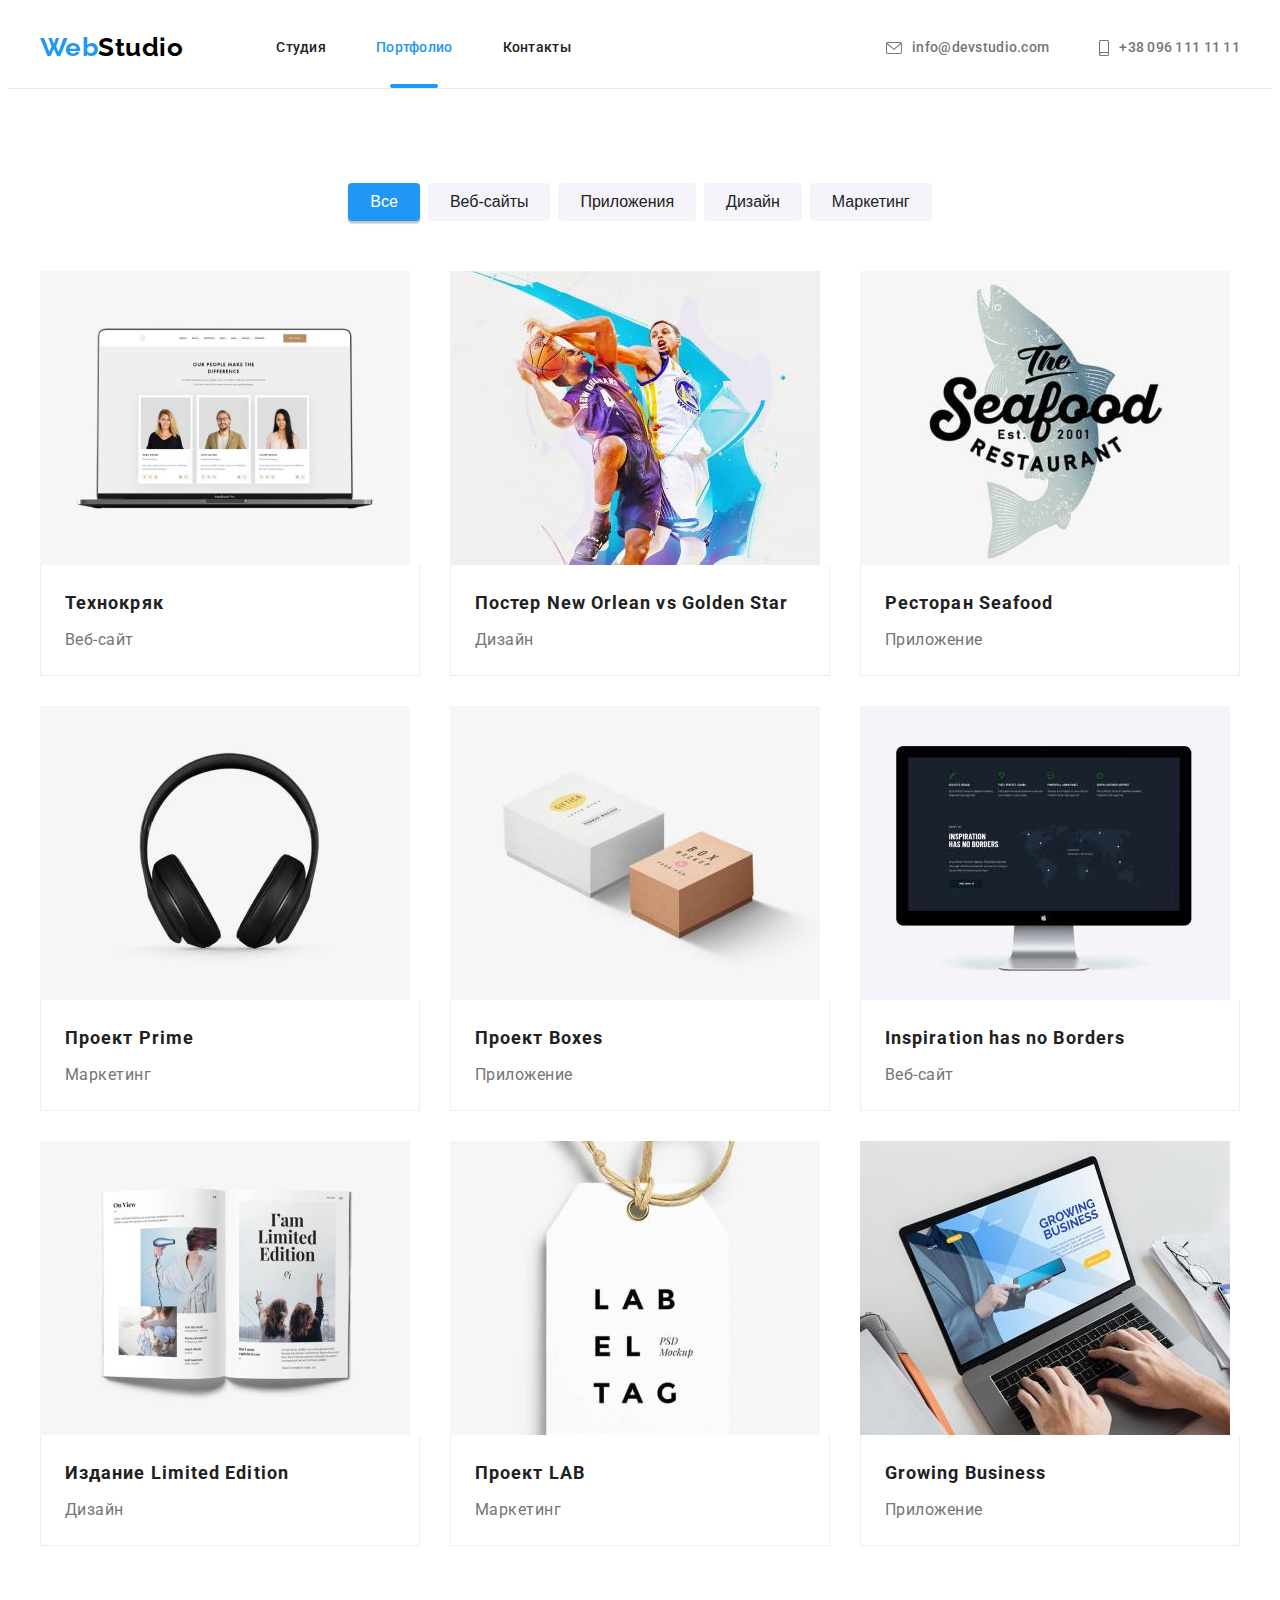
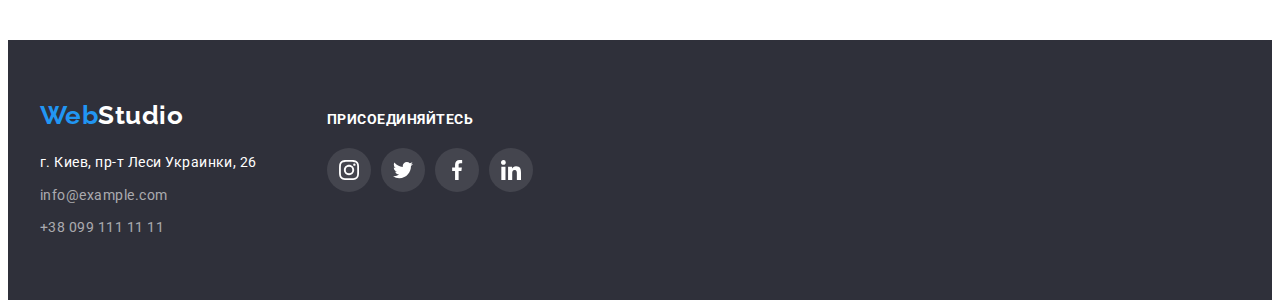
==== portfolio.html @ aface204 "Добавляет файлы ДЗ4 и подчёркивание ссылки текущей страницы" ====
<!DOCTYPE html>
<html lang="ru">
  <head>
    <meta charset="UTF-8" />
    <meta http-equiv="X-UA-Compatible" content="IE=edge" />
    <meta name="viewport" content="width=device-width, initial-scale=1.0" />
    <title>Портфолио</title>
    <link rel="preconnect" href="https://fonts.googleapis.com" />
    <link rel="preconnect" href="https://fonts.gstatic.com" crossorigin />
    <link
      href="https://fonts.googleapis.com/css2?family=Raleway:wght@700&family=Roboto:wght@400;500;700;900&display=swap"
      rel="stylesheet"
    />
    <link
      rel="stylesheet"
      href="https://cdnjs.cloudflare.com/ajax/libs/modern-normalize/1.1.0/modern-normalize.min.css"
      integrity="sha512-wpPYUAdjBVSE4KJnH1VR1HeZfpl1ub8YT/NKx4PuQ5NmX2tKuGu6U/JRp5y+Y8XG2tV+wKQpNHVUX03MfMFn9Q=="
      crossorigin="anonymous"
      referrerpolicy="no-referrer"
    />
    <link rel="stylesheet" href="./css/styles.css" />
  </head>
  <body>
    <!-- Шапка сайта -->
    <header class="header">
      <div class="container header-container">
        <nav class="site-nav">
          <a href="./index.html" class="logo link"
            >Web<span class="header-logo">Studio</span></a
          >
          <ul class="site-nav-list list">
            <li class="site-nav-item">
              <a href="./index.html" class="link">Студия</a>
            </li>
            <li class="site-nav-item">
              <a href="./portfolio.html" class="link current">Портфолио</a>
            </li>
            <li class="site-nav-item">
              <a href="" class="link">Контакты</a>
            </li>
          </ul>
        </nav>
        <ul class="header-contacts-list list">
          <li class="header-contacts-item">
            <a href="mailto:info@devstudio.com" class="link"
              ><svg class="icon-header" width="16" height="12">
                <use href="./images/sprite.svg#icon-envelope"></use></svg
              >info@devstudio.com</a
            >
          </li>
          <li class="header-contacts-item">
            <a href="tel:+380961111111" class="link"
              ><svg class="icon-header" width="10" height="16">
                <use href="./images/sprite.svg#icon-smartphone"></use></svg
              >+38 096 111 11 11</a
            >
          </li>
        </ul>
      </div>
    </header>
    <main>
      <!-- Примеры работ -->
      <section class="portfolio section">
        <div class="container">
          <h1 class="visually-hidden">Портфолио</h1>
          <ul class="filter-buttons-list list">
            <li class="filter-buttons-item">
              <button type="button" class="filter-button button active">
                Все
              </button>
            </li>
            <li class="filter-buttons-item">
              <button type="button" class="filter-button button">
                Веб-сайты
              </button>
            </li>
            <li class="filter-buttons-item">
              <button type="button" class="filter-button button">
                Приложения
              </button>
            </li>
            <li class="filter-buttons-item">
              <button type="button" class="filter-button button">Дизайн</button>
            </li>
            <li class="filter-buttons-item">
              <button type="button" class="filter-button button">
                Маркетинг
              </button>
            </li>
          </ul>
          <ul class="portfolio-list list">
            <li class="portfolio-item">
              <a href="" class="link portfolio-item-link"
                ><img
                  src="./images/projects-img1.jpg"
                  alt="Открытая страница веб-сайта Технокряк на ноутбуке"
                  width="370"
                  height="294"
                />
                <div class="portfolio-item-content">
                  <h2 class="portfolio-item-title title">Технокряк</h2>
                  <p class="portfolio-item-text">Веб-сайт</p>
                </div>
              </a>
            </li>
            <li class="portfolio-item">
              <a href="" class="link portfolio-item-link"
                ><img
                  src="./images/projects-img2.jpg"
                  alt="Два баскетболиста сражаются за мяч"
                  width="370"
                  height="294"
                />
                <div class="portfolio-item-content">
                  <h2 class="portfolio-item-title title">
                    Постер New Orlean vs Golden Star
                  </h2>
                  <p class="portfolio-item-text">Дизайн</p>
                </div>
              </a>
            </li>
            <li class="portfolio-item">
              <a href="" class="link portfolio-item-link"
                ><img
                  src="./images/projects-img3.jpg"
                  alt="Логотип ресторана Seafood"
                  width="370"
                  height="294"
                />
                <div class="portfolio-item-content">
                  <h2 class="portfolio-item-title title">Ресторан Seafood</h2>
                  <p class="portfolio-item-text">Приложение</p>
                </div>
              </a>
            </li>
            <li class="portfolio-item">
              <a href="" class="link portfolio-item-link"
                ><img
                  src="./images/projects-img4.jpg"
                  alt="Наушники"
                  width="370"
                  height="294"
                />
                <div class="portfolio-item-content">
                  <h2 class="portfolio-item-title title">Проект Prime</h2>
                  <p class="portfolio-item-text">Маркетинг</p>
                </div>
              </a>
            </li>
            <li class="portfolio-item">
              <a href="" class="link portfolio-item-link"
                ><img
                  src="./images/projects-img5.jpg"
                  alt="Две коробки, белая и коричневая, с надписями"
                  width="370"
                  height="294"
                />
                <div class="portfolio-item-content">
                  <h2 class="portfolio-item-title title">Проект Boxes</h2>
                  <p class="portfolio-item-text">Приложение</p>
                </div>
              </a>
            </li>
            <li class="portfolio-item">
              <a href="" class="link portfolio-item-link"
                ><img
                  src="./images/projects-img6.jpg"
                  alt="Открітая страница сайта на мониторе компьютера"
                  width="370"
                  height="294"
                />
                <div class="portfolio-item-content">
                  <h2 class="portfolio-item-title title">
                    Inspiration has no Borders
                  </h2>
                  <p class="portfolio-item-text">Веб-сайт</p>
                </div>
              </a>
            </li>
            <li class="portfolio-item">
              <a href="" class="link portfolio-item-link"
                ><img
                  src="./images/projects-img7.jpg"
                  alt="Открытый журнал"
                  width="370"
                  height="294"
                />
                <div class="portfolio-item-content">
                  <h2 class="portfolio-item-title title">
                    Издание Limited Edition
                  </h2>
                  <p class="portfolio-item-text">Дизайн</p>
                </div>
              </a>
            </li>
            <li class="portfolio-item">
              <a href="" class="link portfolio-item-link"
                ><img
                  src="./images/projects-img8.jpg"
                  alt="Бирка с надписью"
                  width="370"
                  height="294"
                />
                <div class="portfolio-item-content">
                  <h2 class="portfolio-item-title title">Проект LAB</h2>
                  <p class="portfolio-item-text">Маркетинг</p>
                </div>
              </a>
            </li>
            <li class="portfolio-item">
              <a href="" class="link portfolio-item-link"
                ><img
                  src="./images/projects-img9.jpg"
                  alt="Ноутбук, с открытым приложением"
                  width="370"
                  height="294"
                />
                <div class="portfolio-item-content">
                  <h2 class="portfolio-item-title title">Growing Business</h2>
                  <p class="portfolio-item-text">Приложение</p>
                </div>
              </a>
            </li>
          </ul>
        </div>
      </section>
    </main>
    <!-- Футер -->
    <footer class="footer">
      <div class="container footer-info">
        <div class="footer-left">
          <a href="./index.html" class="logo link footer-logo"
            >Web<span class="footer-logo-accent">Studio</span></a
          >
          <address class="address">
            <p class="footer-address">г. Киев, пр-т Леси Украинки, 26</p>
            <ul class="footer-address-list list">
              <li class="footer-address-item">
                <a
                  href="mailto:info@example.com"
                  class="footer-address-link link"
                  >info@example.com</a
                >
              </li>
              <li class="footer-address-item">
                <a href="tel:+380961111111" class="footer-address-link link"
                  >+38 099 111 11 11</a
                >
              </li>
            </ul>
          </address>
        </div>
        <div class="footer-right">
          <p class="footer-social-list-title">присоединяйтесь</p>
          <ul class="social-list list">
            <li class="social-item">
              <a href="" class="social-link-footer social-link link"
                ><svg class="social-icon social-icon-footer">
                  <use href="./images/sprite.svg#icon-instagram"></use></svg
              ></a>
            </li>
            <li class="social-item">
              <a href="" class="social-link-footer social-link link"
                ><svg class="social-icon social-icon-footer">
                  <use href="./images/sprite.svg#icon-twitter"></use></svg
              ></a>
            </li>
            <li class="social-item">
              <a href="" class="social-link-footer social-link link"
                ><svg class="social-icon social-icon-footer">
                  <use href="./images/sprite.svg#icon-facebook"></use></svg
              ></a>
            </li>
            <li class="social-item">
              <a href="" class="social-link-footer social-link link"
                ><svg class="social-icon social-icon-footer">
                  <use href="./images/sprite.svg#icon-linkedin"></use></svg
              ></a>
            </li>
          </ul>
        </div>
      </div>
    </footer>
  </body>
</html>
---- css/styles.css ----
/* основной темный цвет текста (заголовки) #212121 */
/* черный текст  #000000*/
/* основной цвет текста (не заголовки) #757575 */
/* белый текст/фон #FFFFFF */
/* вторичный белый цвет текста rgba(255, 255, 255, 0.6); */
/* вторичный светлый цвет фона #F5F4FA */
/* акцент #2196F3 */
/* ховер кнопки Заказать услугу #188ce8 */
/* Основной шрифт Roboto */

:root {
  --primary-text-color: #757575;
  --primary-dark-text-color: #212121;
  --secondary-dark-text-color: #000000;
  --primary-light-text-color: #ffffff;
  --secondary-light-text-color: rgba(255, 255, 255, 0.6);
  --accent-color: #2196f3;
  --secondary-accent-color: #188ce8;
  --primary-light-background-color: #ffffff;
  --secondary-light-background-color: #f5f4fa;
  --dark-background-color: #2f303a;
  --header-line-boder-color: #ECECEC;
  --card-border-color: #EEEEEE;
  --icon-color: #AFB1B8;
  --footer-social-icon-bg-color: rgba(255, 255, 255, 0.1);
}

body {
  background-color: var(--primary-light-background-color);
  color: var(--primary-text-color);
  font-family: Roboto, sans-serif;
  letter-spacing: 0.03em;
}

p,
h1,
h2,
h3,
h4,
h5,
h6 {
  margin: 0;
}

ul {
  margin: 0;
  padding-left: 0;
}

img {
  display: block;
  max-width: 100%;
  height: auto;
}

.link {
  text-decoration: none;
  color: inherit;
}

.list {
  list-style-type: none;
}

.button {
  cursor: pointer;
  border-radius: 4px;
  border: transparent;
}

.title {
  color: var(--primary-dark-text-color);
}

.container {
  width: 1200px;
  padding: 0 15px;
  margin-left: auto;
  margin-right: auto;
}

.visually-hidden {
  position: absolute;
  width: 1px;
  height: 1px;
  margin: -1px;
  padding: 0;
  overflow: hidden;
  border: 0;
  clip: rect(0 0 0 0);
}

.section {
  padding-top: 94px;
  padding-bottom: 94px;
}

/* Header */

.header {
  background-color: var(--primary-light-background-color);
  border-bottom: 1px solid var(--header-line-boder-color);
}

.header-container {
  display: flex;
  align-items: center;
}

.site-nav {
  display: flex;
  align-items: center;
}

.site-nav > .logo.link {
  padding-top: 24px;
  padding-bottom: 25px;
}

.site-nav-list {
  display: flex;
}

.header-contacts-list {
  display: flex;
  margin-left: auto;
}

.logo {
  font-family: Raleway;
  font-style: normal;
  font-weight: 700;
  font-size: 26px;
  line-height: 1.19;
  color: var(--accent-color);
  margin-right: 93px;
}

.header-logo {
  color: var(--secondary-dark-text-color);
}

.site-nav-list .link {
  position: relative;
  font-weight: 500;
  font-size: 14px;
  line-height: 1.14;
  letter-spacing: 0.02em;
  color: var(--primary-dark-text-color);
}

.site-nav-list .link.current,
.site-nav-list .link:hover,
.site-nav-list .link:focus,
.header-contacts-list .link:hover,
.header-contacts-list .link:focus {
  color: var(--accent-color);
}

.current::after {
  position: absolute;
  content: "";
  width: 48px;
  height: 4px;
  display: block;
  top: 76px;
  left: 50%;
  transform: translate(-50%);
  background: #2196F3;
  border-radius: 2px;
}


.site-nav-item:not(:last-child) {
  margin-right: 50px;
}

.header-contacts-item:not(:last-child) {
  margin-right: 50px;
}

.header-contacts-list .link {
  font-weight: 500;
  font-size: 14px;
  line-height: 1.14;
  letter-spacing: 0.02em;
}

.site-nav-list .link, .header-contacts-list .link {
  display: block;
  padding-top: 32px;
  padding-bottom: 32px;
}

.header-contacts-list .link {
  display: flex;
  align-items: center;  
}

.icon-header {
  margin-right: 10px;
  fill: var(--primary-text-color);
}

.header-contacts-list .link:hover .icon-header,
.header-contacts-list .link:focus .icon-header{
  fill: var(--accent-color);
}


/* Hero */

.hero {
  padding-top: 200px;
  padding-bottom: 200px;
  background-image: linear-gradient(to right, rgba(47, 48, 58, 0.4), rgba(47, 48, 58, 0.4)), url(../images/bg-img.jpg);
  background-repeat: no-repeat;
  background-position: center;
  background-size: cover;
  max-width: 1600px;
  margin-left: auto;
  margin-right: auto;
  background-color: #C4C4C4;
}

.hero-title {
  font-weight: 900;
  font-size: 44px;
  line-height: 1.36;
  text-align: center;
  letter-spacing: 0.06em;
  text-transform: uppercase;
  color: var(--primary-light-text-color);
  margin-bottom: 30px;
  max-width: 696px;
  margin-left: auto;
  margin-right: auto;
}

.hero-button {
  display: block;
  font-weight: 700;
  font-size: 16px;
  line-height: 1.87;
  letter-spacing: 0.06em;
  color: var(--primary-light-text-color);
  background-color: var(--accent-color);
  box-shadow: 0px 4px 4px rgba(0, 0, 0, 0.15);
  padding: 10px 32px;
  margin-left: auto;
  margin-right: auto;
}

.hero-button:hover,
.hero-button:focus {
  background-color: var(--secondary-accent-color);
}

/* Features */

.features

.features-icon {
  width: 70px;
  height: 70px;
}

.features-icon-bg {
  display: flex;
  justify-content: center;
  align-items: center;
  border-radius: 4px;
  height: 120px;
  margin-bottom: 30px;
  background-color: var(--secondary-light-background-color) ;
}

.features-list {
  display: flex;
  margin-left: -30px;
  }

.features-item {
  margin-left: 30px;
  flex-basis: calc(100% / 4 - 30px);
}

.features-item-title {
  font-weight: 700;
  font-size: 14px;
  line-height: 1.14;
  text-transform: uppercase;
  margin-bottom: 10px;
}

.features-item-text {
  font-size: 14px;
  line-height: 1.71;
}

/* Services */

.services {
  padding-bottom: 94px;
}

.services-title {
  font-weight: 700;
  font-size: 36px;
  line-height: 1.17;
  text-align: center;
  margin-bottom: 50px;
}

.services-list {
  display: flex;
  margin-left: -30px;
}

.services-item {
  margin-left: 30px;
  flex-basis: calc(100% / 3 -30px);
}

/* Team */

.team {
  background-color: var(--secondary-light-background-color);
}

.team-title {
  font-weight: 700;
  font-size: 36px;
  line-height: 1.17;
  text-align: center;
  margin-bottom: 50px;
}

.team-list {
  display: flex;
  margin-left: -30px;
}

.team-item {
  background: var(--primary-light-background-color);
  box-shadow: 0px 1px 3px rgba(0, 0, 0, 0.12), 0px 1px 1px rgba(0, 0, 0, 0.14),
  0px 2px 1px rgba(0, 0, 0, 0.2);
  border-radius: 0px 0px 4px 4px;
  margin-left: 30px; */
  flex-basis: calc(100% / 4 -30px);
}

.team-item-title {
  font-weight: 500;
  font-size: 16px;
  line-height: 1.19;
  text-align: center;
  margin-bottom: 10px;
}

.team-item-text {
  font-size: 16px;
  line-height: 1.19;
  text-align: center;
  margin-bottom: 16px;
}

.team-item-content {
  padding-top: 30px;
  padding-bottom: 30px;
  padding-left: 32px;
  padding-right: 32px;
}

.social-list {
  display: flex;
  justify-content: center;
}

.social-item {
  width: 44px;
  height: 44px;
  justify-content: center;
  align-items: center;
}

.social-item + .social-item {
  margin-left: 10px;
}

.social-link {
  width: 100%;
  height: 100%;
  display: flex;
  border-radius: 50%;
  background-color: var(--primary-light-background-color);
  justify-content: center;
  align-items: center;
}

.social-icon {
  width: 20px;
  height: 20px;
  fill: var(--icon-color);
}

.social-link:hover,
.social-link:focus {
  background-color: var(--accent-color)
}

.social-link:hover .social-icon,
.social-link:focus .social-icon {
  fill: var(--primary-light-text-color);
}

/* Our clients */

.clients-title {
  font-weight: 700px;
  font-size: 36px;
  line-height: 1.17;
  text-align: center;
  margin-bottom: 50px;
}

.clients-list {
  display: flex;
  justify-content: center;
}

.clients-list-item {
  width: 170px;
  height: 92px;
  
  justify-content: center;
  align-items: center;
}

.clients-list-item + .clients-list-item {
  margin-left: 30px;
}

.clients-list-link{
  display: flex;
  justify-content: center;
  align-items: center;
  border: 1px solid var(--icon-color);
  border-radius: 4px;
  height: 92px;
}

.clients-icon {
  width: 106px;
  height: 60px;
  fill: var(--icon-color) ;
}

.clients-list-link:hover, 
.clients-list-link:focus {
  border-color: var(--accent-color);
}

.clients-list-link:hover .clients-icon , 
.clients-list-link:focus .clients-icon {
  fill: var(--accent-color) ;
}

/* Footer */

.footer {
  background-color: var(--dark-background-color);
  padding-top: 60px;
  padding-bottom: 60px;
}

.footer-logo-accent {
  color: var(--primary-light-text-color);
}

.footer-logo { 
  display: block;
  margin-right: 0px;
  margin-bottom: 20px;
}

.address {
  font-style: normal;
}

.footer-address {
  font-size: 14px;
  line-height: 1.71;
  color: var(--primary-light-text-color);
  margin-bottom: 9px;
}

.footer-address-item:not(:last-child){
  margin-bottom: 9px;
}

.footer-address-link {
  font-size: 14px;
  line-height: 1.71;
  color: var(--secondary-light-text-color);
}

.footer-address-link:hover,
.footer-address-link:focus {
  color: var(--accent-color);
}

.footer-info {
  display: flex;
  align-items: baseline;
}

.footer-right {
  margin-left: 70px;
}

.footer-social-list-title {
  font-size: 14px;
  font-weight: 700;
  line-height: 1.14;
  text-transform: uppercase;
  color: var(--primary-light-text-color);
  margin-bottom: 20px
}

.social-link-footer {
  background-color: var(--footer-social-icon-bg-color) ;
}

.social-icon-footer {
  fill: var(--primary-light-text-color);
}

/* Portfolio */

.portfolio

.filter-buttons-list {
  display: flex;
  justify-content: center;
  margin-bottom: 50px;
}

.filter-buttons-item:not(:last-child) {
  margin-right: 8px;
}

.filter-button {
  font-weight: 500;
  font-size: 16px;
  line-height: 1.62;
  color: var(--primary-dark-text-color);
  background-color: var(--secondary-light-background-color);
  padding: 6px 22px;
}

.portfolio .filter-button.active {
  color: var(--primary-light-text-color);
  background-color: var(--accent-color);
  box-shadow: 0px 3px 1px rgba(0, 0, 0, 0.1), 0px 1px 2px rgba(0, 0, 0, 0.08),
    0px 2px 2px rgba(0, 0, 0, 0.12);
}

.portfolio .filter-button:hover,
.portfolio .filter-button:focus {
  color: var(--primary-light-text-color);
  background-color: var(--accent-color);
  box-shadow: 0px 3px 1px rgba(0, 0, 0, 0.1), 0px 1px 2px rgba(0, 0, 0, 0.08),
    0px 2px 2px rgba(0, 0, 0, 0.12);
}

.portfolio-list {
  display: flex;
  flex-wrap: wrap;
  margin-left: -30px;
  margin-bottom: -30px;  
}

.portfolio-item {
  margin-left: 30px;
  margin-bottom: 30px;
  flex-basis: calc(100% / 3 - 30px);
}
.portfolio-item-link {
  display: block;
}

.portfolio-item-link:hover,
.portfolio-item-link:focus {
  box-shadow: 0px 1px 1px rgba(0, 0, 0, 0.12), 0px 4px 4px rgba(0, 0, 0, 0.06), 1px 4px 6px rgba(0, 0, 0, 0.16);
}

.portfolio-item-title {
  font-weight: 700;
  font-size: 18px;
  line-height: 2;
  letter-spacing: 0.06em;
  margin-bottom: 4px;
}

.portfolio-item-text {
  font-size: 16px;
  line-height: 1.87;
}

.portfolio-item-content {
  padding-top: 20px;
  padding-bottom: 20px;
  padding-left: 24px;
  padding-right: 24px;
  border: 1px solid var(--card-border-color);
  border-top: 0;
}
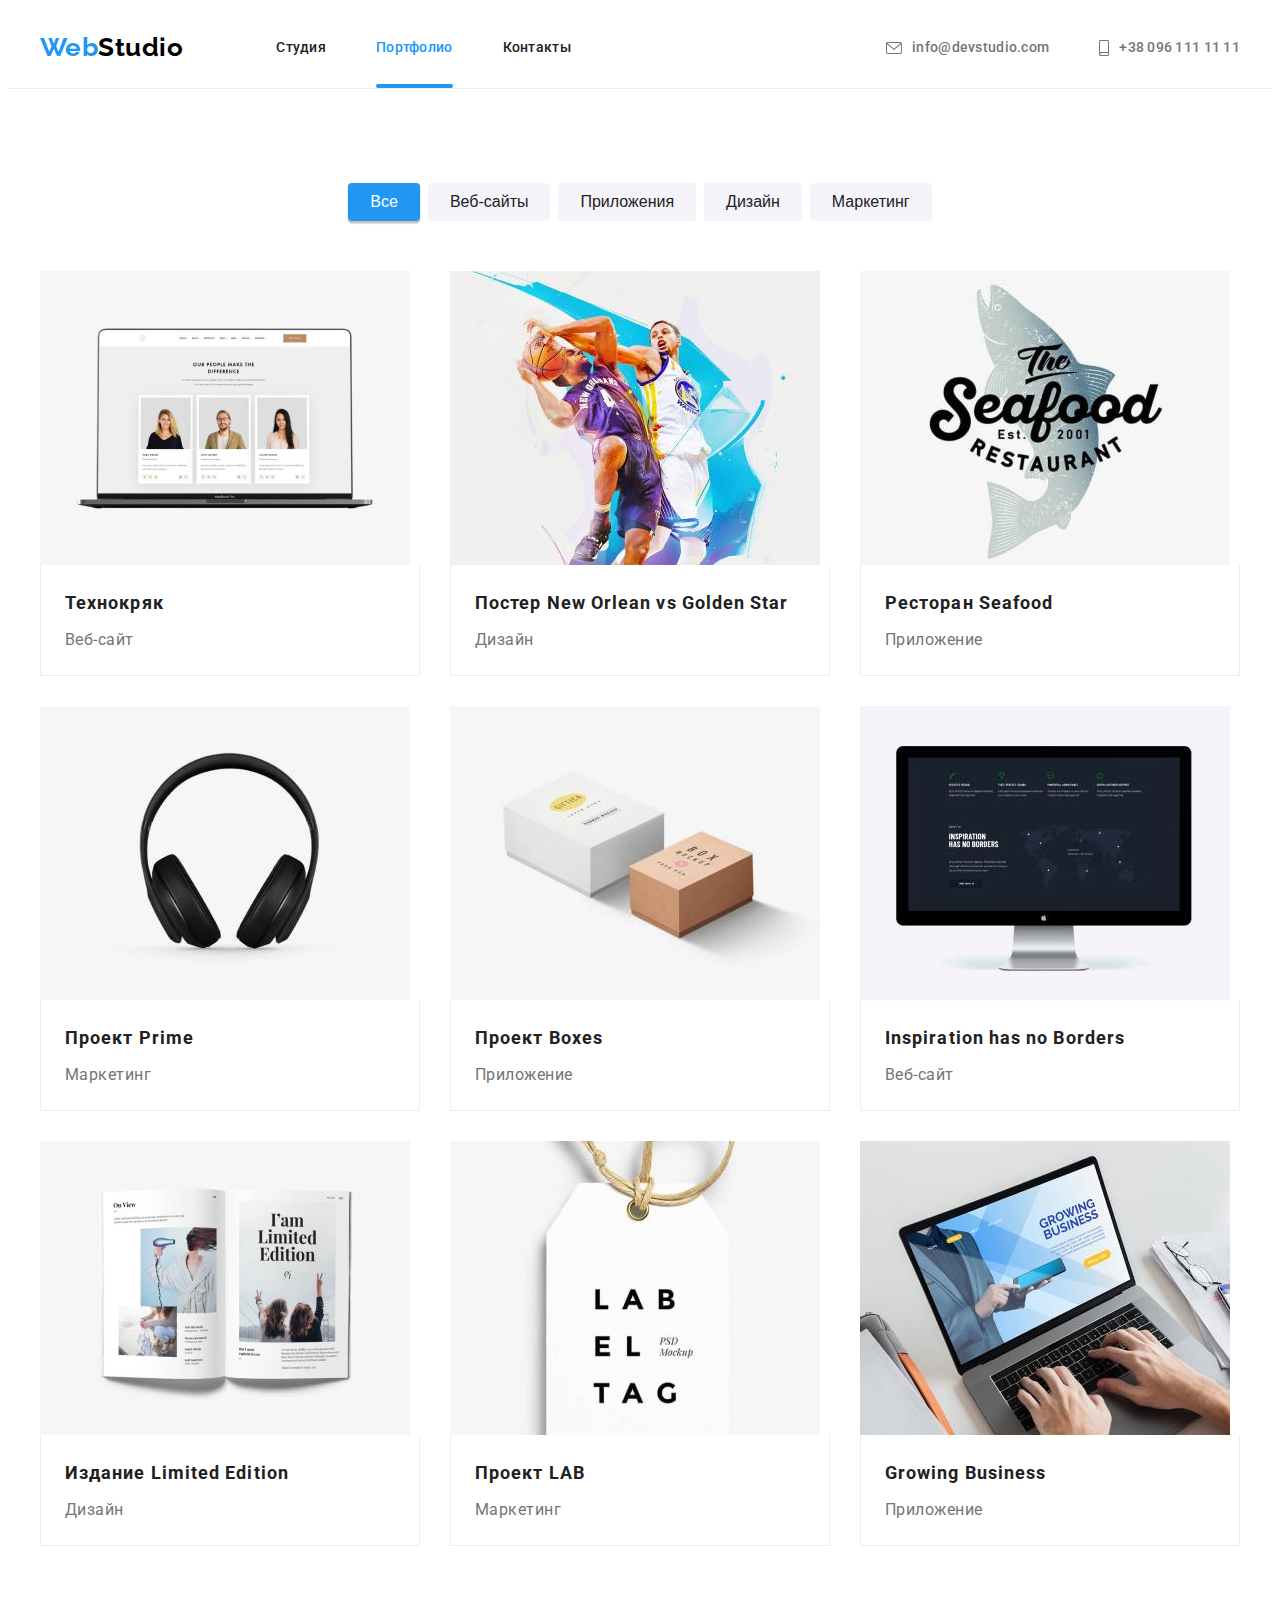
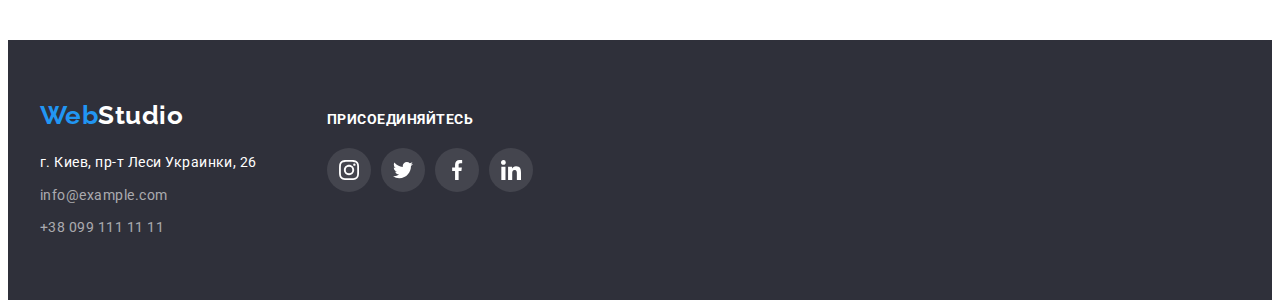
==== commit 8392b15f: "Добавляет переходы для всех эффектов ховера и фокуса; текс с фоном поверх изображений; оверлей в кар" ====
--- a/portfolio.html
+++ b/portfolio.html
@@ -90,13 +90,20 @@
           </ul>
           <ul class="portfolio-list list">
             <li class="portfolio-item">
-              <a href="" class="link portfolio-item-link"
-                ><img
-                  src="./images/projects-img1.jpg"
-                  alt="Открытая страница веб-сайта Технокряк на ноутбуке"
-                  width="370"
-                  height="294"
-                />
+              <a href="" class="link portfolio-item-link">
+                <div class="portfolio-img-wraper">
+                  <img
+                    src="./images/projects-img1.jpg"
+                    alt="Открытая страница веб-сайта Технокряк на ноутбуке"
+                    width="370"
+                    height="294"
+                  />
+                  <p class="portfolio-item-overlay-text">
+                    Технокряк это современная площадка распространения
+                    коронавируса. Компании используют эту платформу для
+                    цифрового шпионажа и атак на защищённые сервера конкурентов.
+                  </p>
+                </div>
                 <div class="portfolio-item-content">
                   <h2 class="portfolio-item-title title">Технокряк</h2>
                   <p class="portfolio-item-text">Веб-сайт</p>
@@ -104,13 +111,20 @@
               </a>
             </li>
             <li class="portfolio-item">
-              <a href="" class="link portfolio-item-link"
-                ><img
-                  src="./images/projects-img2.jpg"
-                  alt="Два баскетболиста сражаются за мяч"
-                  width="370"
-                  height="294"
-                />
+              <a href="" class="link portfolio-item-link">
+                <div class="portfolio-img-wraper">
+                  <img
+                    src="./images/projects-img2.jpg"
+                    alt="Два баскетболиста сражаются за мяч"
+                    width="370"
+                    height="294"
+                  />
+                  <p class="portfolio-item-overlay-text">
+                    Технокряк это современная площадка распространения
+                    коронавируса. Компании используют эту платформу для
+                    цифрового шпионажа и атак на защищённые сервера конкурентов.
+                  </p>
+                </div>
                 <div class="portfolio-item-content">
                   <h2 class="portfolio-item-title title">
                     Постер New Orlean vs Golden Star
@@ -120,13 +134,20 @@
               </a>
             </li>
             <li class="portfolio-item">
-              <a href="" class="link portfolio-item-link"
-                ><img
-                  src="./images/projects-img3.jpg"
-                  alt="Логотип ресторана Seafood"
-                  width="370"
-                  height="294"
-                />
+              <a href="" class="link portfolio-item-link">
+                <div class="portfolio-img-wraper">
+                  <img
+                    src="./images/projects-img3.jpg"
+                    alt="Логотип ресторана Seafood"
+                    width="370"
+                    height="294"
+                  />
+                  <p class="portfolio-item-overlay-text">
+                    Технокряк это современная площадка распространения
+                    коронавируса. Компании используют эту платформу для
+                    цифрового шпионажа и атак на защищённые сервера конкурентов.
+                  </p>
+                </div>
                 <div class="portfolio-item-content">
                   <h2 class="portfolio-item-title title">Ресторан Seafood</h2>
                   <p class="portfolio-item-text">Приложение</p>
@@ -134,13 +155,20 @@
               </a>
             </li>
             <li class="portfolio-item">
-              <a href="" class="link portfolio-item-link"
-                ><img
-                  src="./images/projects-img4.jpg"
-                  alt="Наушники"
-                  width="370"
-                  height="294"
-                />
+              <a href="" class="link portfolio-item-link">
+                <div class="portfolio-img-wraper">
+                  <img
+                    src="./images/projects-img4.jpg"
+                    alt="Наушники"
+                    width="370"
+                    height="294"
+                  />
+                  <p class="portfolio-item-overlay-text">
+                    Технокряк это современная площадка распространения
+                    коронавируса. Компании используют эту платформу для
+                    цифрового шпионажа и атак на защищённые сервера конкурентов.
+                  </p>
+                </div>
                 <div class="portfolio-item-content">
                   <h2 class="portfolio-item-title title">Проект Prime</h2>
                   <p class="portfolio-item-text">Маркетинг</p>
@@ -148,13 +176,20 @@
               </a>
             </li>
             <li class="portfolio-item">
-              <a href="" class="link portfolio-item-link"
-                ><img
-                  src="./images/projects-img5.jpg"
-                  alt="Две коробки, белая и коричневая, с надписями"
-                  width="370"
-                  height="294"
-                />
+              <a href="" class="link portfolio-item-link">
+                <div class="portfolio-img-wraper">
+                  <img
+                    src="./images/projects-img5.jpg"
+                    alt="Две коробки, белая и коричневая, с надписями"
+                    width="370"
+                    height="294"
+                  />
+                  <p class="portfolio-item-overlay-text">
+                    Технокряк это современная площадка распространения
+                    коронавируса. Компании используют эту платформу для
+                    цифрового шпионажа и атак на защищённые сервера конкурентов.
+                  </p>
+                </div>
                 <div class="portfolio-item-content">
                   <h2 class="portfolio-item-title title">Проект Boxes</h2>
                   <p class="portfolio-item-text">Приложение</p>
@@ -162,13 +197,20 @@
               </a>
             </li>
             <li class="portfolio-item">
-              <a href="" class="link portfolio-item-link"
-                ><img
-                  src="./images/projects-img6.jpg"
-                  alt="Открітая страница сайта на мониторе компьютера"
-                  width="370"
-                  height="294"
-                />
+              <a href="" class="link portfolio-item-link">
+                <div class="portfolio-img-wraper">
+                  <img
+                    src="./images/projects-img6.jpg"
+                    alt="Открітая страница сайта на мониторе компьютера"
+                    width="370"
+                    height="294"
+                  />
+                  <p class="portfolio-item-overlay-text">
+                    Технокряк это современная площадка распространения
+                    коронавируса. Компании используют эту платформу для
+                    цифрового шпионажа и атак на защищённые сервера конкурентов.
+                  </p>
+                </div>
                 <div class="portfolio-item-content">
                   <h2 class="portfolio-item-title title">
                     Inspiration has no Borders
@@ -178,13 +220,20 @@
               </a>
             </li>
             <li class="portfolio-item">
-              <a href="" class="link portfolio-item-link"
-                ><img
-                  src="./images/projects-img7.jpg"
-                  alt="Открытый журнал"
-                  width="370"
-                  height="294"
-                />
+              <a href="" class="link portfolio-item-link">
+                <div class="portfolio-img-wraper">
+                  <img
+                    src="./images/projects-img7.jpg"
+                    alt="Открытый журнал"
+                    width="370"
+                    height="294"
+                  />
+                  <p class="portfolio-item-overlay-text">
+                    Технокряк это современная площадка распространения
+                    коронавируса. Компании используют эту платформу для
+                    цифрового шпионажа и атак на защищённые сервера конкурентов.
+                  </p>
+                </div>
                 <div class="portfolio-item-content">
                   <h2 class="portfolio-item-title title">
                     Издание Limited Edition
@@ -194,13 +243,20 @@
               </a>
             </li>
             <li class="portfolio-item">
-              <a href="" class="link portfolio-item-link"
-                ><img
-                  src="./images/projects-img8.jpg"
-                  alt="Бирка с надписью"
-                  width="370"
-                  height="294"
-                />
+              <a href="" class="link portfolio-item-link">
+                <div class="portfolio-img-wraper">
+                  <img
+                    src="./images/projects-img8.jpg"
+                    alt="Бирка с надписью"
+                    width="370"
+                    height="294"
+                  />
+                  <p class="portfolio-item-overlay-text">
+                    Технокряк это современная площадка распространения
+                    коронавируса. Компании используют эту платформу для
+                    цифрового шпионажа и атак на защищённые сервера конкурентов.
+                  </p>
+                </div>
                 <div class="portfolio-item-content">
                   <h2 class="portfolio-item-title title">Проект LAB</h2>
                   <p class="portfolio-item-text">Маркетинг</p>
@@ -208,13 +264,20 @@
               </a>
             </li>
             <li class="portfolio-item">
-              <a href="" class="link portfolio-item-link"
-                ><img
-                  src="./images/projects-img9.jpg"
-                  alt="Ноутбук, с открытым приложением"
-                  width="370"
-                  height="294"
-                />
+              <a href="" class="link portfolio-item-link">
+                <div class="portfolio-img-wraper">
+                  <img
+                    src="./images/projects-img9.jpg"
+                    alt="Ноутбук, с открытым приложением"
+                    width="370"
+                    height="294"
+                  />
+                  <p class="portfolio-item-overlay-text">
+                    Технокряк это современная площадка распространения
+                    коронавируса. Компании используют эту платформу для
+                    цифрового шпионажа и атак на защищённые сервера конкурентов.
+                  </p>
+                </div>
                 <div class="portfolio-item-content">
                   <h2 class="portfolio-item-title title">Growing Business</h2>
                   <p class="portfolio-item-text">Приложение</p>
--- a/css/styles.css
+++ b/css/styles.css
@@ -147,6 +147,7 @@
   line-height: 1.14;
   letter-spacing: 0.02em;
   color: var(--primary-dark-text-color);
+  transition: color 250ms cubic-bezier(0.4, 0, 0.2, 1);
 }
 
 .site-nav-list .link.current,
@@ -160,12 +161,10 @@
 .current::after {
   position: absolute;
   content: "";
-  width: 48px;
+  width: 100%;
   height: 4px;
   display: block;
   top: 76px;
-  left: 50%;
-  transform: translate(-50%);
   background: #2196F3;
   border-radius: 2px;
 }
@@ -180,10 +179,12 @@
 }
 
 .header-contacts-list .link {
+  
   font-weight: 500;
   font-size: 14px;
   line-height: 1.14;
   letter-spacing: 0.02em;
+  transition: color 250ms cubic-bezier(0.4, 0, 0.2, 1);
 }
 
 .site-nav-list .link, .header-contacts-list .link {
@@ -249,6 +250,7 @@
   padding: 10px 32px;
   margin-left: auto;
   margin-right: auto;
+  transition: background-color 250ms cubic-bezier(0.4, 0, 0.2, 1);
 }
 
 .hero-button:hover,
@@ -320,6 +322,25 @@
 .services-item {
   margin-left: 30px;
   flex-basis: calc(100% / 3 -30px);
+}
+
+.services-item-wraper {
+  position: relative;
+}
+
+.services-item-title {
+  position: absolute;
+  bottom: 0;
+  font-weight: 700;
+  font-size: 14px;
+  line-height: 1.14;
+  text-align: center;
+  text-transform: uppercase;
+  color: var(--primary-light-text-color);
+  background-color: rgba(47, 48, 58, 0.8);
+  padding-top: 27px;
+  padding-bottom: 27px;
+  width: 100%;
 }
 
 /* Team */
@@ -396,12 +417,14 @@
   background-color: var(--primary-light-background-color);
   justify-content: center;
   align-items: center;
+  transition: background-color 250ms cubic-bezier(0.4, 0, 0.2, 1);
 }
 
 .social-icon {
   width: 20px;
   height: 20px;
   fill: var(--icon-color);
+  transition: fill 250ms cubic-bezier(0.4, 0, 0.2, 1);
 }
 
 .social-link:hover,
@@ -432,7 +455,6 @@
 .clients-list-item {
   width: 170px;
   height: 92px;
-  
   justify-content: center;
   align-items: center;
 }
@@ -448,12 +470,14 @@
   border: 1px solid var(--icon-color);
   border-radius: 4px;
   height: 92px;
+  transition: border-color 250ms cubic-bezier(0.4, 0, 0.2, 1);
 }
 
 .clients-icon {
   width: 106px;
   height: 60px;
-  fill: var(--icon-color) ;
+  fill: var(--icon-color);
+  transition: fill 250ms cubic-bezier(0.4, 0, 0.2, 1);
 }
 
 .clients-list-link:hover, 
@@ -503,6 +527,7 @@
   font-size: 14px;
   line-height: 1.71;
   color: var(--secondary-light-text-color);
+  transition: color 250ms cubic-bezier(0.4, 0, 0.2, 1);
 }
 
 .footer-address-link:hover,
@@ -557,6 +582,7 @@
   color: var(--primary-dark-text-color);
   background-color: var(--secondary-light-background-color);
   padding: 6px 22px;
+  transition: color 250ms cubic-bezier(0.4, 0, 0.2, 1), background-color 250ms cubic-bezier(0.4, 0, 0.2, 1), box-shadow 250ms cubic-bezier(0.4, 0, 0.2, 1);
 }
 
 .portfolio .filter-button.active {
@@ -571,7 +597,7 @@
   color: var(--primary-light-text-color);
   background-color: var(--accent-color);
   box-shadow: 0px 3px 1px rgba(0, 0, 0, 0.1), 0px 1px 2px rgba(0, 0, 0, 0.08),
-    0px 2px 2px rgba(0, 0, 0, 0.12);
+  0px 2px 2px rgba(0, 0, 0, 0.12);
 }
 
 .portfolio-list {
@@ -586,13 +612,38 @@
   margin-bottom: 30px;
   flex-basis: calc(100% / 3 - 30px);
 }
+
 .portfolio-item-link {
   display: block;
+  transition: box-shadow 250ms cubic-bezier(0.4, 0, 0.2, 1)
 }
 
 .portfolio-item-link:hover,
 .portfolio-item-link:focus {
   box-shadow: 0px 1px 1px rgba(0, 0, 0, 0.12), 0px 4px 4px rgba(0, 0, 0, 0.06), 1px 4px 6px rgba(0, 0, 0, 0.16);
+}
+
+.portfolio-item-link:hover .portfolio-item-overlay-text {
+  transform: translateY(0);
+}
+
+.portfolio-img-wraper {
+  position: relative;
+  overflow-y: hidden;
+}
+
+.portfolio-item-overlay-text {
+  position: absolute;
+  font-size: 18px;
+  line-height: 1.56;
+  color: var(--primary-light-text-color);
+  background: rgba(33, 150, 243, 0.9);
+  width: 100%;
+  height: 100%;
+  padding: 63px 24px;
+  bottom: 0;
+  transform: translateY(101%);
+  transition: transform 250ms cubic-bezier(0.4, 0, 0.2, 1);
 }
 
 .portfolio-item-title {
